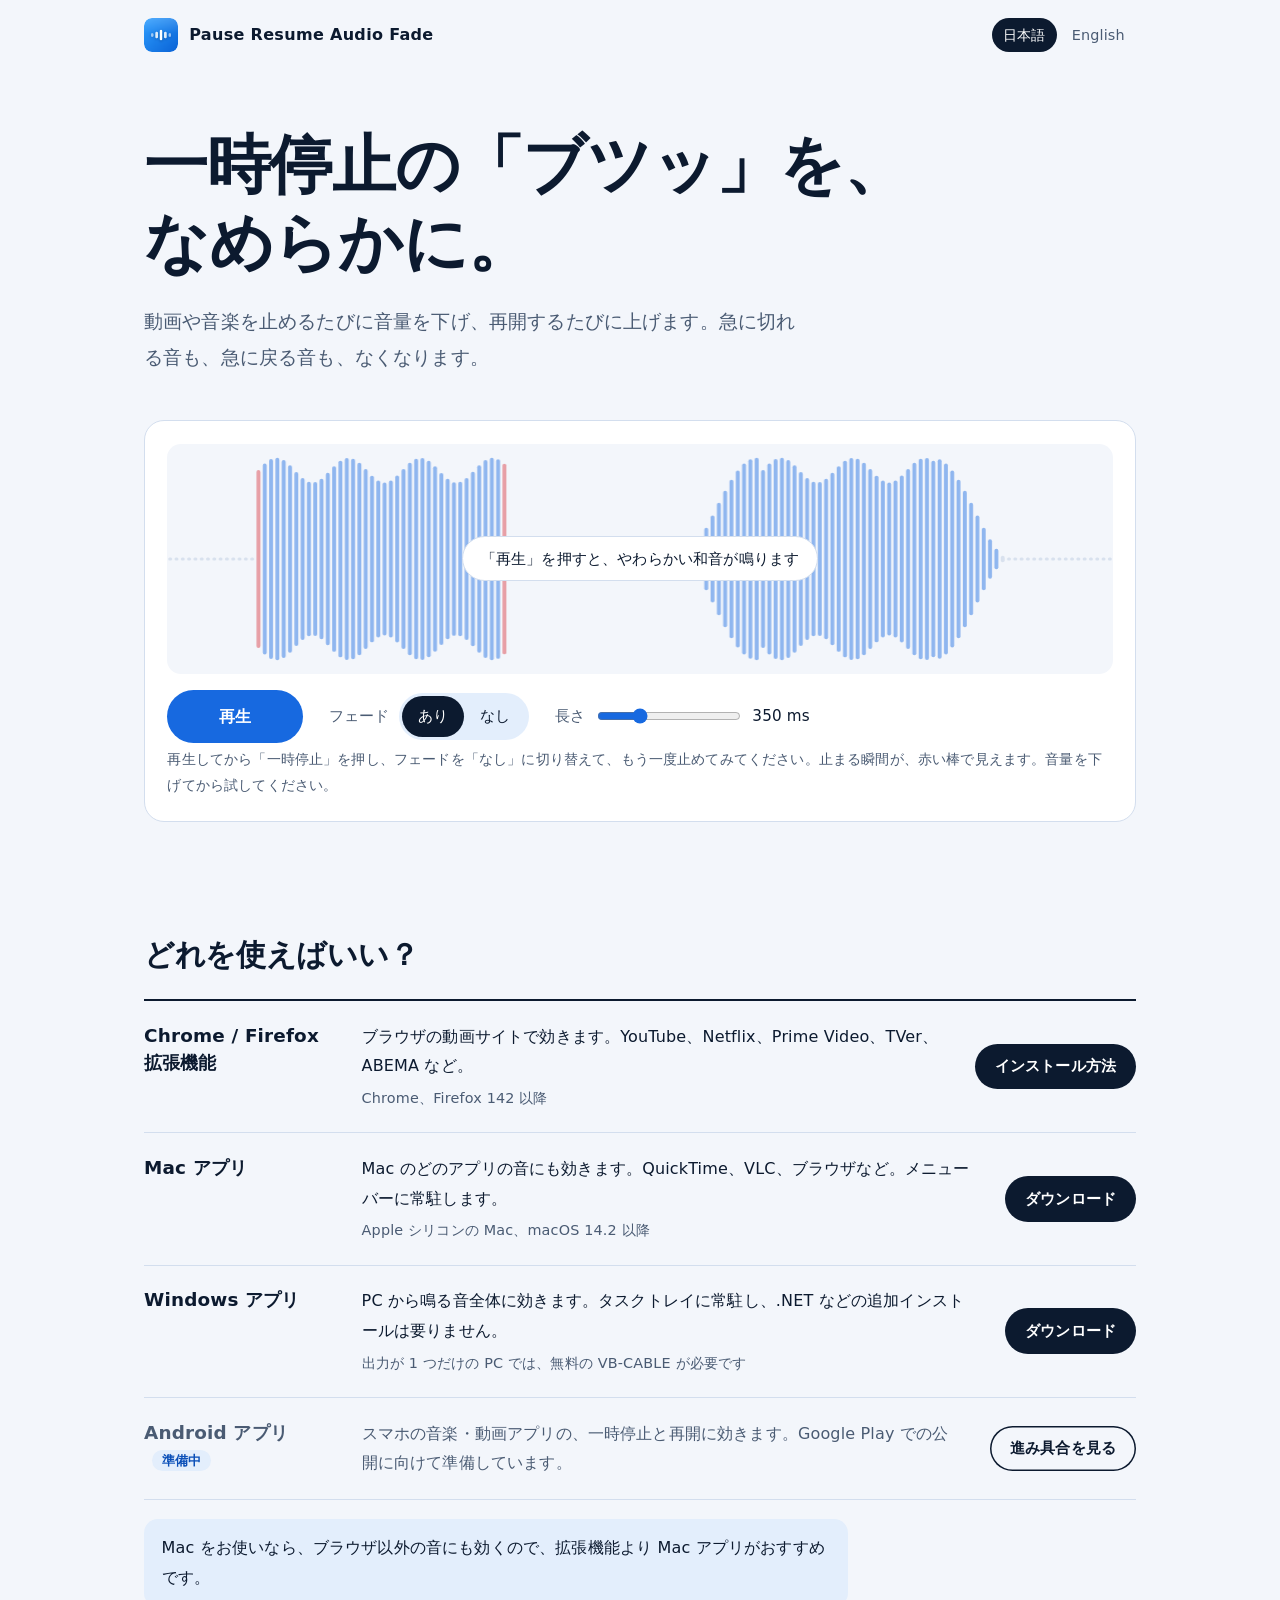
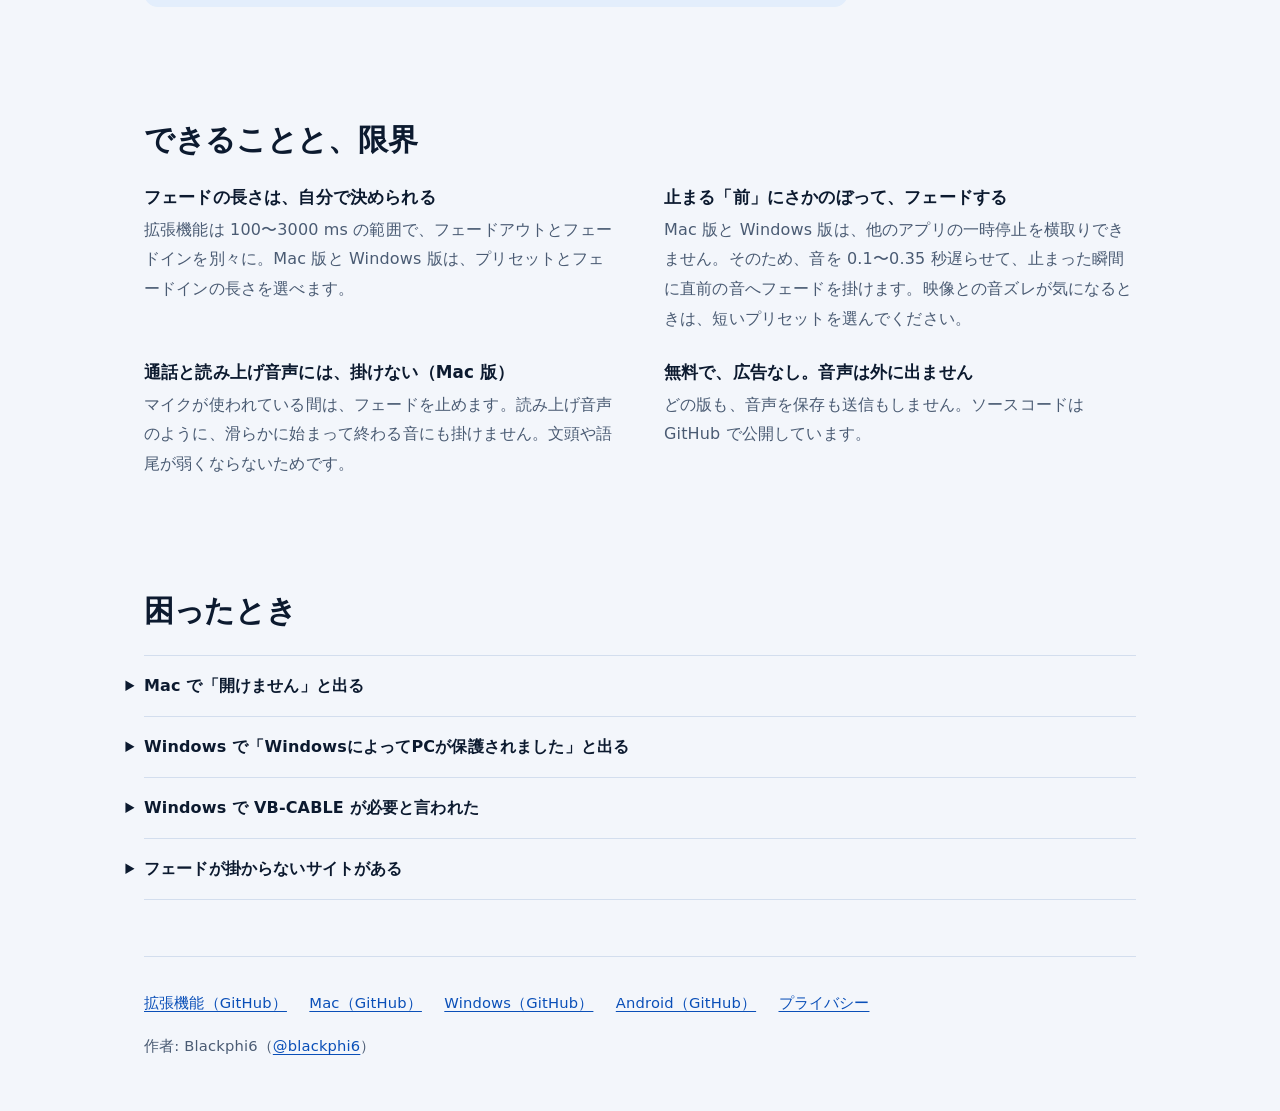
==== docs/index.html @ 6e6647d5 "feat: add a bilingual landing page for GitHub Pages Static Japanese and English pages with an in-pag" ====
<!doctype html>
<html lang="ja">
<head>
  <meta charset="utf-8">
  <meta name="viewport" content="width=device-width, initial-scale=1">
  <title>Pause Resume Audio Fade — 一時停止の「ブツッ」を、なめらかに</title>
  <meta name="description" content="動画や音楽を止める・再開するたびに、音量をなめらかに下げて上げる無料のアプリと拡張機能。Chrome・Firefox、Mac、Windows に対応。広告なし、音声は保存も送信もしません。">
  <link rel="icon" href="assets/icon-48.png">
  <link rel="canonical" href="https://blackphi6.github.io/pause-resume-audio-fade/">
  <link rel="alternate" hreflang="en" href="https://blackphi6.github.io/pause-resume-audio-fade/en/">
  <link rel="alternate" hreflang="ja" href="https://blackphi6.github.io/pause-resume-audio-fade/">
  <meta property="og:type" content="website">
  <meta property="og:title" content="Pause Resume Audio Fade — 一時停止の「ブツッ」を、なめらかに">
  <meta property="og:description" content="動画や音楽を止める・再開するたびに、音量をなめらかに下げて上げる無料のアプリと拡張機能。">
  <meta property="og:url" content="https://blackphi6.github.io/pause-resume-audio-fade/">
  <meta property="og:image" content="https://blackphi6.github.io/pause-resume-audio-fade/assets/ogp.png">
  <meta name="twitter:card" content="summary_large_image">
  <link rel="stylesheet" href="assets/site.css">
</head>
<body>
  <div class="wrap">
    <header class="top">
      <a class="brand" href="./"><img src="assets/icon-128.png" alt="" width="34" height="34">Pause Resume Audio Fade</a>
      <nav class="lang" aria-label="言語">
        <span aria-current="page">日本語</span>
        <a href="en/" hreflang="en" lang="en">English</a>
      </nav>
    </header>

    <main>
      <div class="hero">
        <h1>一時停止の「ブツッ」を、<br>なめらかに。</h1>
        <p class="lead">動画や音楽を止めるたびに音量を下げ、再開するたびに上げます。急に切れる音も、急に戻る音も、なくなります。</p>

        <div class="demo" id="demo" data-text='{"play":"再生","pause":"一時停止","withFade":"フェードあり（{ms} ms）","withoutFade":"フェードなし","paused":"{kind}で一時停止しました","resumed":"{kind}で再生しました"}'>
          <div class="stage">
            <canvas aria-hidden="true"></canvas>
            <p class="stage-note" data-note><span>「再生」を押すと、やわらかい和音が鳴ります</span></p>
          </div>
          <div class="controls">
            <button class="btn-main" type="button" data-play>再生</button>
            <div class="field" role="group" aria-label="フェード">
              <span>フェード</span>
              <div class="seg">
                <button type="button" data-fade="on" aria-pressed="true">あり</button>
                <button type="button" data-fade="off" aria-pressed="false">なし</button>
              </div>
            </div>
            <label class="field">
              <span>長さ</span>
              <input type="range" min="100" max="1000" step="50" value="350" data-length>
              <output data-length-out>350 ms</output>
            </label>
          </div>
          <p class="status" role="status" aria-live="polite" data-status></p>
          <p class="hint">再生してから「一時停止」を押し、フェードを「なし」に切り替えて、もう一度止めてみてください。止まる瞬間が、赤い棒で見えます。音量を下げてから試してください。</p>
        </div>
      </div>

      <section aria-labelledby="where">
        <h2 id="where">どれを使えばいい？</h2>
        <ul class="platforms">
          <li class="platform">
            <h3>Chrome / Firefox 拡張機能</h3>
            <p>ブラウザの動画サイトで効きます。YouTube、Netflix、Prime Video、TVer、ABEMA など。<span class="need">Chrome、Firefox 142 以降</span></p>
            <a class="btn go" href="https://github.com/Blackphi6/pause-resume-audio-fade#readme">インストール方法</a>
          </li>
          <li class="platform">
            <h3>Mac アプリ</h3>
            <p>Mac のどのアプリの音にも効きます。QuickTime、VLC、ブラウザなど。メニューバーに常駐します。<span class="need">Apple シリコンの Mac、macOS 14.2 以降</span></p>
            <a class="btn go" href="https://github.com/Blackphi6/pause-resume-audio-fade-mac/releases/latest">ダウンロード</a>
          </li>
          <li class="platform">
            <h3>Windows アプリ</h3>
            <p>PC から鳴る音全体に効きます。タスクトレイに常駐し、.NET などの追加インストールは要りません。<span class="need">出力が 1 つだけの PC では、無料の VB-CABLE が必要です</span></p>
            <a class="btn go" href="https://github.com/Blackphi6/pause-resume-audio-fade-windows/releases/latest">ダウンロード</a>
          </li>
          <li class="platform" data-state="soon">
            <h3>Android アプリ<span class="badge">準備中</span></h3>
            <p>スマホの音楽・動画アプリの、一時停止と再開に効きます。Google Play での公開に向けて準備しています。</p>
            <a class="btn go" href="https://github.com/Blackphi6/pause-resume-audio-fade-android">進み具合を見る</a>
          </li>
        </ul>
        <p class="recommend">Mac をお使いなら、ブラウザ以外の音にも効くので、拡張機能より Mac アプリがおすすめです。</p>
      </section>

      <section aria-labelledby="facts">
        <h2 id="facts">できることと、限界</h2>
        <div class="facts">
          <div>
            <h3>フェードの長さは、自分で決められる</h3>
            <p>拡張機能は 100〜3000 ms の範囲で、フェードアウトとフェードインを別々に。Mac 版と Windows 版は、プリセットとフェードインの長さを選べます。</p>
          </div>
          <div>
            <h3>止まる「前」にさかのぼって、フェードする</h3>
            <p>Mac 版と Windows 版は、他のアプリの一時停止を横取りできません。そのため、音を 0.1〜0.35 秒遅らせて、止まった瞬間に直前の音へフェードを掛けます。映像との音ズレが気になるときは、短いプリセットを選んでください。</p>
          </div>
          <div>
            <h3>通話と読み上げ音声には、掛けない（Mac 版）</h3>
            <p>マイクが使われている間は、フェードを止めます。読み上げ音声のように、滑らかに始まって終わる音にも掛けません。文頭や語尾が弱くならないためです。</p>
          </div>
          <div>
            <h3>無料で、広告なし。音声は外に出ません</h3>
            <p>どの版も、音声を保存も送信もしません。ソースコードは GitHub で公開しています。</p>
          </div>
        </div>
      </section>

      <section aria-labelledby="faq">
        <h2 id="faq">困ったとき</h2>
        <details>
          <summary>Mac で「開けません」と出る</summary>
          <p>個人開発で、Apple の公証を受けていないための表示です。アプリを右クリックして「開く」を選び、もう一度「開く」を押してください。初回だけです。</p>
        </details>
        <details>
          <summary>Windows で「WindowsによってPCが保護されました」と出る</summary>
          <p>署名していない exe のための表示です。「詳細情報」を押してから「実行」を押してください。</p>
        </details>
        <details>
          <summary>Windows で VB-CABLE が必要と言われた</summary>
          <p>元の音を鳴らさずに逃がすための「使っていない出力」が、1 つ必要です。スピーカーとヘッドホンなど、出力が 2 つ以上ある PC では、何も入れずに使えます。出力が 1 つだけの PC では、無料の仮想ケーブル VB-CABLE を入れてください。アプリの案内画面が手順を出します。</p>
        </details>
        <details>
          <summary>フェードが掛からないサイトがある</summary>
          <p>拡張機能は、対応サイトの一覧にあるサイトでだけ動きます。サイト側が音量の変更を受け付けない場合も、効きません。Mac 版と Windows 版は、サイトを選ばず、全体の音に効きます。</p>
        </details>
      </section>
    </main>

    <footer>
      <ul>
        <li><a href="https://github.com/Blackphi6/pause-resume-audio-fade">拡張機能（GitHub）</a></li>
        <li><a href="https://github.com/Blackphi6/pause-resume-audio-fade-mac">Mac（GitHub）</a></li>
        <li><a href="https://github.com/Blackphi6/pause-resume-audio-fade-windows">Windows（GitHub）</a></li>
        <li><a href="https://github.com/Blackphi6/pause-resume-audio-fade-android">Android（GitHub）</a></li>
        <li><a href="https://github.com/Blackphi6/pause-resume-audio-fade/blob/main/PRIVACY.md">プライバシー</a></li>
      </ul>
      <p>作者: Blackphi6（<a href="https://x.com/blackphi6">@blackphi6</a>）</p>
    </footer>
  </div>
  <script src="assets/demo.js" defer></script>
</body>
</html>
---- docs/assets/site.css ----
/* Pause Resume Audio Fade — LP
   色: 冷たい紙色の地に、アイコンの青を 1 色だけ。赤は「ブツッ」という切断を示すときだけ使う */
:root {
  --paper: #f3f6fb;
  --panel: #ffffff;
  --ink: #0c1a2f;
  --ink-soft: #4a5b73;
  --line: #d3deee;
  --blue: #1769e0;
  --blue-deep: #0a4fb8;
  --blue-wash: #e3eefc;
  --cut: #d9363e;
  --radius: 14px;
  --wrap: 62rem;
  --font: "Hiragino Sans", "Hiragino Kaku Gothic ProN", "BIZ UDPGothic", "Yu Gothic UI", "Yu Gothic", Meiryo, system-ui, sans-serif;
}

*, *::before, *::after { box-sizing: border-box; }
html { -webkit-text-size-adjust: 100%; scroll-behavior: smooth; }
body {
  margin: 0;
  background: var(--paper);
  color: var(--ink);
  font-family: var(--font);
  font-size: 1rem;
  line-height: 1.85;
  letter-spacing: 0.01em;
}
img { max-width: 100%; display: block; }
a { color: var(--blue-deep); text-underline-offset: 0.2em; }
a:hover { color: var(--blue); }
:focus-visible { outline: 3px solid var(--blue); outline-offset: 3px; border-radius: 4px; }

.wrap { width: min(100% - 2rem, var(--wrap)); margin-inline: auto; }

/* ヘッダー */
.top { display: flex; align-items: center; justify-content: space-between; gap: 1rem; padding-block: 1.1rem; }
.brand { display: flex; align-items: center; gap: 0.7rem; color: var(--ink); text-decoration: none; font-weight: 700; letter-spacing: 0.02em; }
.brand img { width: 34px; height: 34px; border-radius: 8px; }
.lang { display: flex; gap: 0.25rem; font-size: 0.9rem; }
.lang a, .lang span { padding: 0.25rem 0.7rem; border-radius: 999px; text-decoration: none; color: var(--ink-soft); white-space: nowrap; }
.lang [aria-current="page"] { background: var(--ink); color: #fff; }

/* ヒーロー */
.hero { padding-block: clamp(1.5rem, 5vw, 3.5rem) clamp(2rem, 5vw, 3.5rem); }
h1 {
  margin: 0;
  font-size: clamp(2.1rem, 6.2vw, 4rem);
  line-height: 1.22;
  font-weight: 800;
  letter-spacing: -0.02em;
  max-width: 16em;
}
.lead { margin: 1.4rem 0 0; max-width: 34em; font-size: clamp(1.02rem, 2vw, 1.2rem); color: var(--ink-soft); }

/* 聞き比べ */
.demo {
  margin-top: clamp(1.8rem, 4vw, 2.8rem);
  background: var(--panel);
  border: 1px solid var(--line);
  border-radius: calc(var(--radius) + 6px);
  padding: clamp(0.9rem, 2.5vw, 1.4rem);
}
.stage { position: relative; background: var(--paper); border-radius: var(--radius); overflow: hidden; }
.stage canvas { display: block; width: 100%; height: clamp(150px, 26vw, 230px); }
.stage-note {
  position: absolute; inset: 0; display: grid; place-items: center; padding: 1rem;
  text-align: center; font-size: 0.95rem; pointer-events: none;
}
.stage-note span { background: var(--panel); color: var(--ink); padding: 0.45rem 1.1rem; border-radius: 999px; border: 1px solid var(--line); }
.stage-note[hidden] { display: none; }
.controls { display: flex; flex-wrap: wrap; align-items: center; gap: 0.9rem 1.6rem; margin-top: 1rem; }
.btn-main {
  appearance: none; border: 0; cursor: pointer;
  background: var(--blue); color: #fff; font: inherit; font-weight: 700;
  min-width: 8.5rem; padding: 0.75rem 1.6rem; border-radius: 999px;
}
.btn-main:hover { background: var(--blue-deep); }
.field { display: flex; align-items: center; gap: 0.6rem; font-size: 0.95rem; }
.field > span { color: var(--ink-soft); }
.seg { display: inline-flex; background: var(--blue-wash); border-radius: 999px; padding: 3px; }
.seg button {
  appearance: none; border: 0; cursor: pointer; font: inherit; font-size: 0.95rem;
  padding: 0.4rem 1rem; border-radius: 999px; background: transparent; color: var(--ink);
}
.seg button[aria-pressed="true"] { background: var(--ink); color: #fff; }
.field input[type="range"] { width: 9rem; accent-color: var(--blue); }
.field output { min-width: 4.2em; font-variant-numeric: tabular-nums; }
.status { margin: 0.9rem 0 0; color: var(--ink); font-weight: 600; }
.status:empty { display: none; }
.hint { margin: 0.2rem 0 0; font-size: 0.88rem; color: var(--ink-soft); }

/* セクション共通 */
section { padding-block: clamp(2rem, 5vw, 3.5rem); }
h2 { margin: 0 0 1.4rem; font-size: clamp(1.4rem, 3.4vw, 1.9rem); line-height: 1.4; font-weight: 800; letter-spacing: -0.01em; }
.sub { margin: -0.6rem 0 1.4rem; color: var(--ink-soft); max-width: 40em; }

/* 使えるところ: 罫線で区切った行。入手できるものと準備中を、見た目で分ける */
.platforms { list-style: none; margin: 0; padding: 0; border-top: 2px solid var(--ink); }
.platform {
  display: grid; grid-template-columns: minmax(9rem, 12rem) 1fr auto; gap: 0.4rem 1.6rem; align-items: start;
  padding-block: 1.3rem; border-bottom: 1px solid var(--line);
}
.platform h3 { margin: 0; font-size: 1.15rem; line-height: 1.5; font-weight: 800; }
.platform p { margin: 0; }
.platform .need { display: block; margin-top: 0.25rem; font-size: 0.9rem; color: var(--ink-soft); }
.platform .go { align-self: center; }
.btn {
  display: inline-block; padding: 0.55rem 1.25rem; border-radius: 999px; text-decoration: none; white-space: nowrap;
  background: var(--ink); color: #fff; font-weight: 700; font-size: 0.95rem;
}
.btn:hover { background: var(--blue-deep); color: #fff; }
.platform[data-state="soon"] h3, .platform[data-state="soon"] p { color: var(--ink-soft); }
.platform[data-state="soon"] .btn { background: transparent; color: var(--ink); box-shadow: inset 0 0 0 1.5px var(--ink); }
.platform[data-state="soon"] .btn:hover { background: var(--blue-wash); color: var(--ink); }
.badge { display: inline-block; margin-left: 0.5rem; padding: 0.05rem 0.6rem; border-radius: 999px; background: var(--blue-wash); color: var(--blue-deep); font-size: 0.8rem; font-weight: 700; vertical-align: 0.1em; }
.recommend { margin: 1.2rem 0 0; padding: 0.9rem 1.1rem; background: var(--blue-wash); border-radius: var(--radius); max-width: 44em; }

/* できることと、限界 */
.facts { display: grid; gap: 1.6rem 3rem; grid-template-columns: repeat(2, minmax(0, 1fr)); }
.facts h3 { margin: 0 0 0.3rem; font-size: 1.05rem; line-height: 1.55; font-weight: 800; }
.facts p { margin: 0; color: var(--ink-soft); max-width: 30em; }

/* よくある質問 */
details { border-top: 1px solid var(--line); padding-block: 0.95rem; }
details:last-of-type { border-bottom: 1px solid var(--line); }
summary { cursor: pointer; font-weight: 700; list-style-position: outside; }
details p { margin: 0.6rem 0 0; color: var(--ink-soft); max-width: 44em; }

/* フッター */
footer { padding-block: 2rem 3.2rem; border-top: 1px solid var(--line); color: var(--ink-soft); font-size: 0.92rem; }
footer ul { list-style: none; margin: 0 0 1rem; padding: 0; display: flex; flex-wrap: wrap; gap: 0.4rem 1.4rem; }
footer p { margin: 0; }

@media (max-width: 52rem) {
  .platform { grid-template-columns: 1fr; }
  .platform .go { align-self: start; margin-top: 0.5rem; }
  .facts { grid-template-columns: 1fr; }
}
@media (prefers-reduced-motion: reduce) {
  html { scroll-behavior: auto; }
}
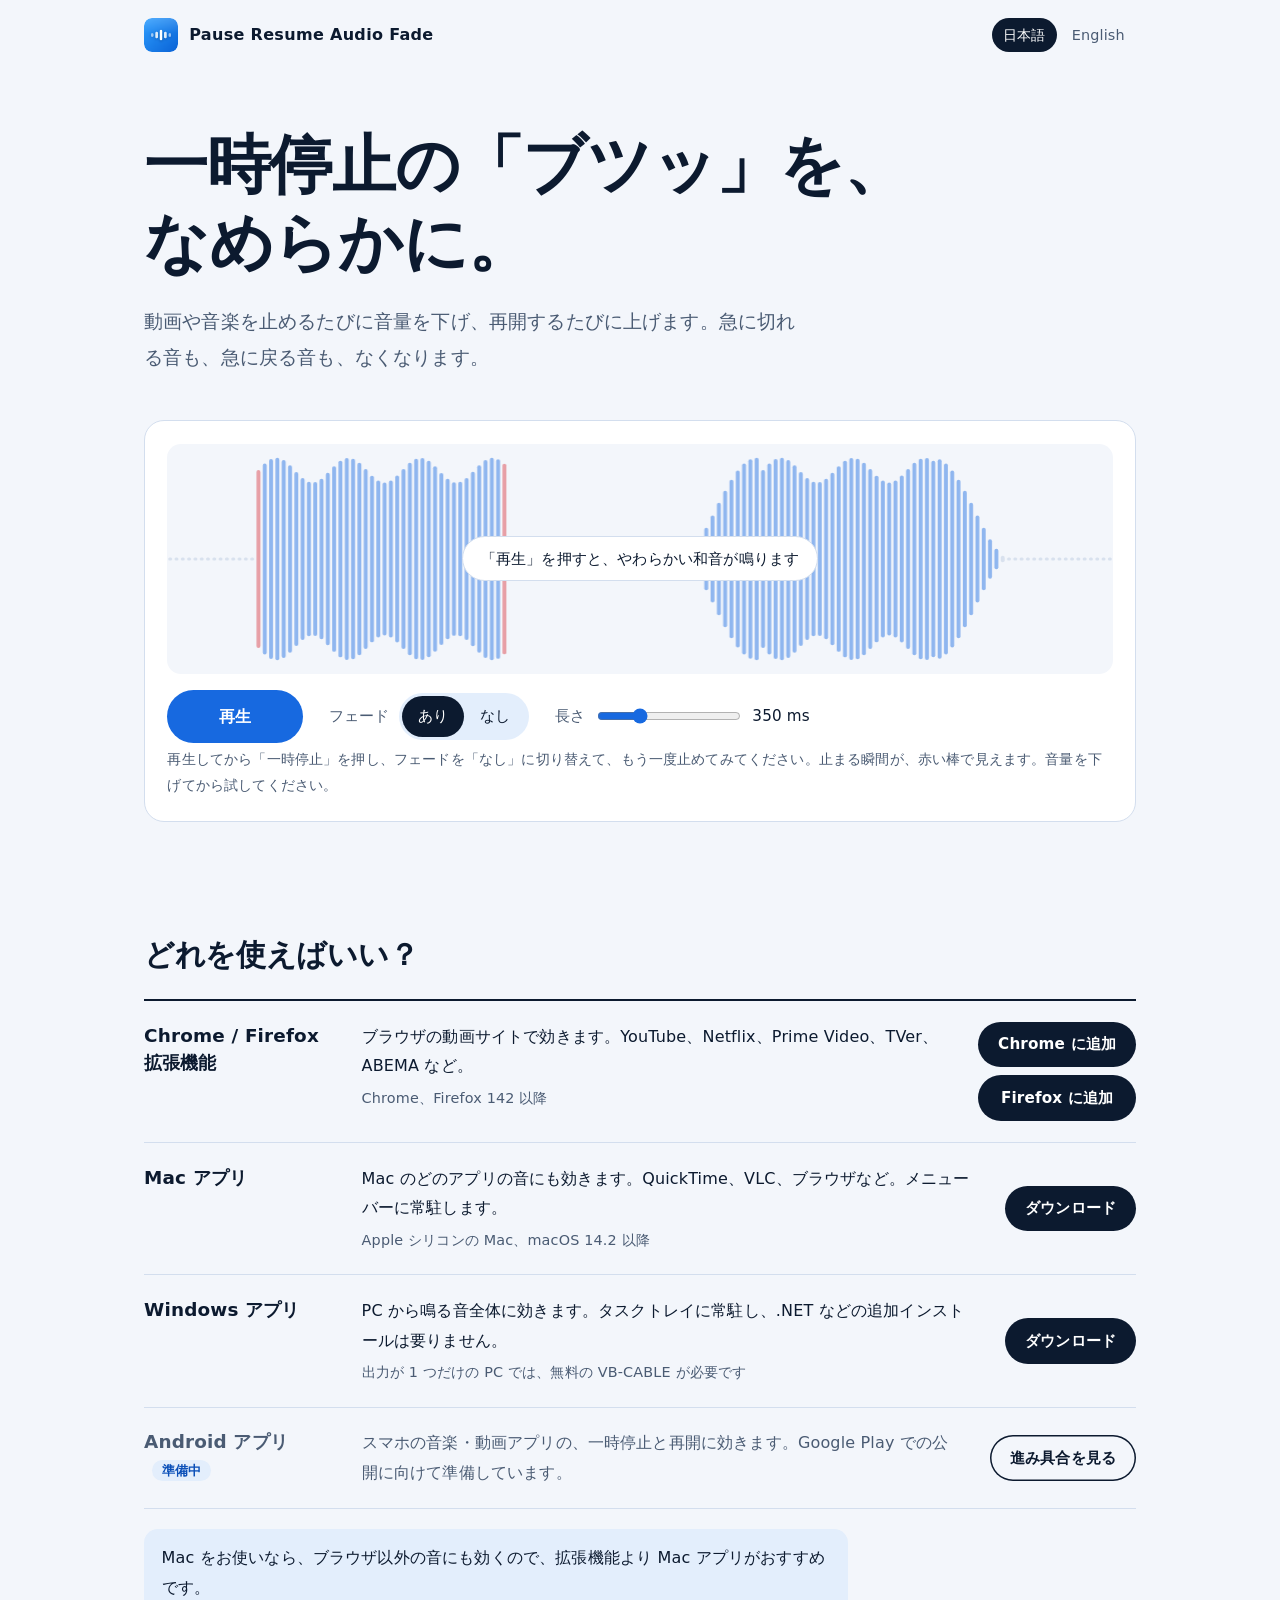
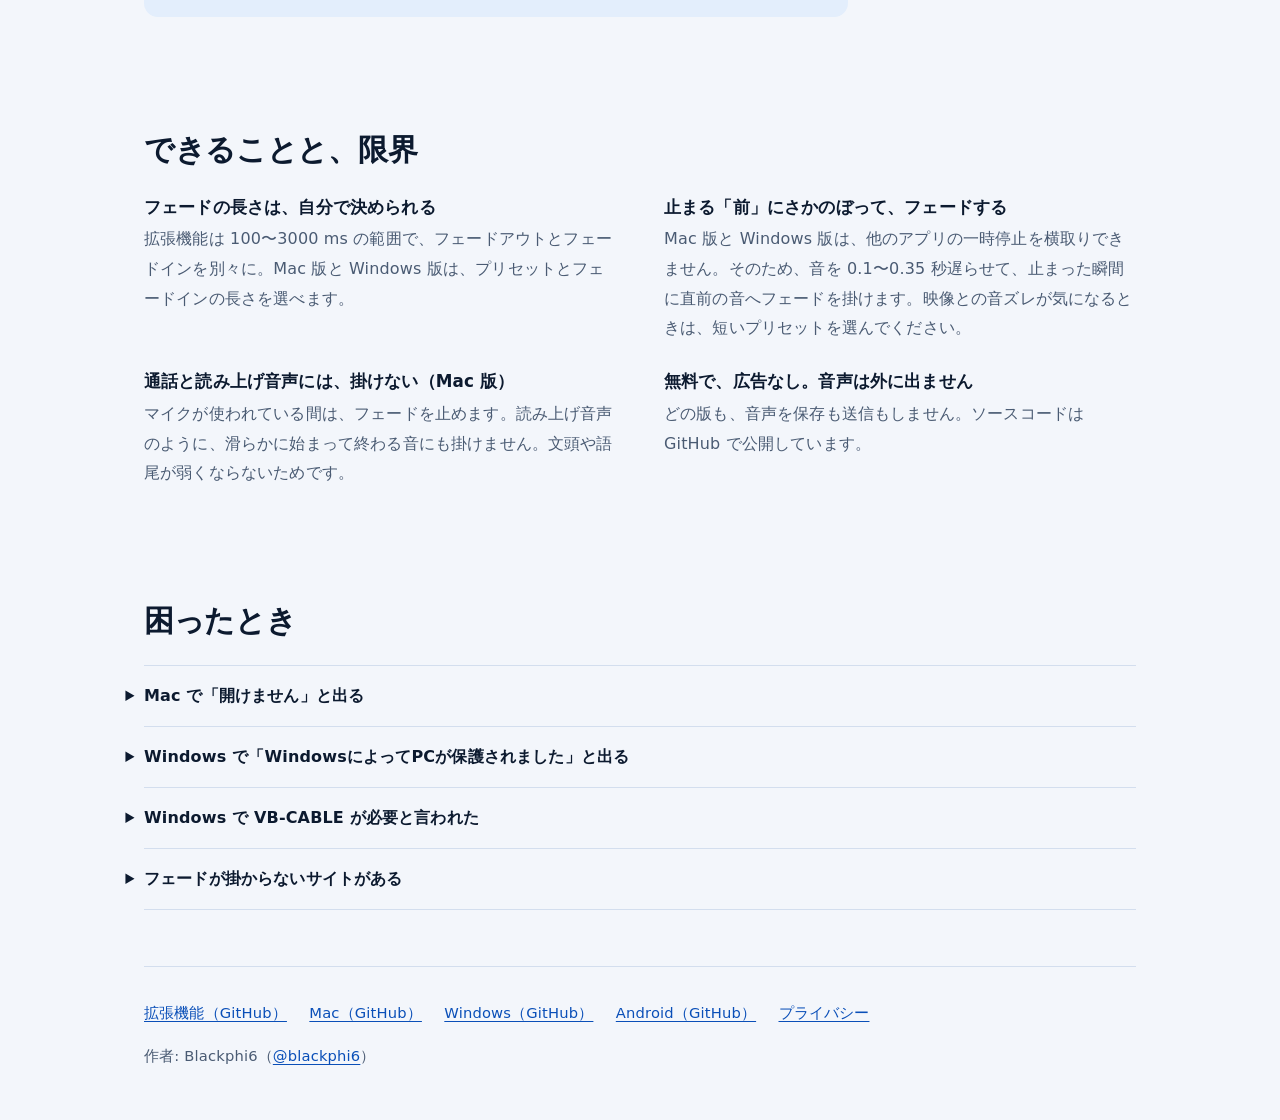
==== commit 4d2e94e4: "docs: link the Chrome Web Store and Firefox Add-ons listings" ====
--- a/docs/index.html
+++ b/docs/index.html
@@ -63,7 +63,10 @@
           <li class="platform">
             <h3>Chrome / Firefox 拡張機能</h3>
             <p>ブラウザの動画サイトで効きます。YouTube、Netflix、Prime Video、TVer、ABEMA など。<span class="need">Chrome、Firefox 142 以降</span></p>
-            <a class="btn go" href="https://github.com/Blackphi6/pause-resume-audio-fade#readme">インストール方法</a>
+            <div class="go go-stack">
+              <a class="btn" href="https://chromewebstore.google.com/detail/gjhfknoipimhbeneencjmijaooccehef">Chrome に追加</a>
+              <a class="btn" href="https://addons.mozilla.org/ja/firefox/addon/pause-resume-audio-fade/">Firefox に追加</a>
+            </div>
           </li>
           <li class="platform">
             <h3>Mac アプリ</h3>
--- a/docs/assets/site.css
+++ b/docs/assets/site.css
@@ -105,6 +105,8 @@
 .platform p { margin: 0; }
 .platform .need { display: block; margin-top: 0.25rem; font-size: 0.9rem; color: var(--ink-soft); }
 .platform .go { align-self: center; }
+.go-stack { display: flex; flex-direction: column; gap: 0.5rem; }
+.go-stack .btn { text-align: center; }
 .btn {
   display: inline-block; padding: 0.55rem 1.25rem; border-radius: 999px; text-decoration: none; white-space: nowrap;
   background: var(--ink); color: #fff; font-weight: 700; font-size: 0.95rem;
@@ -135,6 +137,7 @@
 @media (max-width: 52rem) {
   .platform { grid-template-columns: 1fr; }
   .platform .go { align-self: start; margin-top: 0.5rem; }
+  .go-stack { flex-direction: row; flex-wrap: wrap; }
   .facts { grid-template-columns: 1fr; }
 }
 @media (prefers-reduced-motion: reduce) {
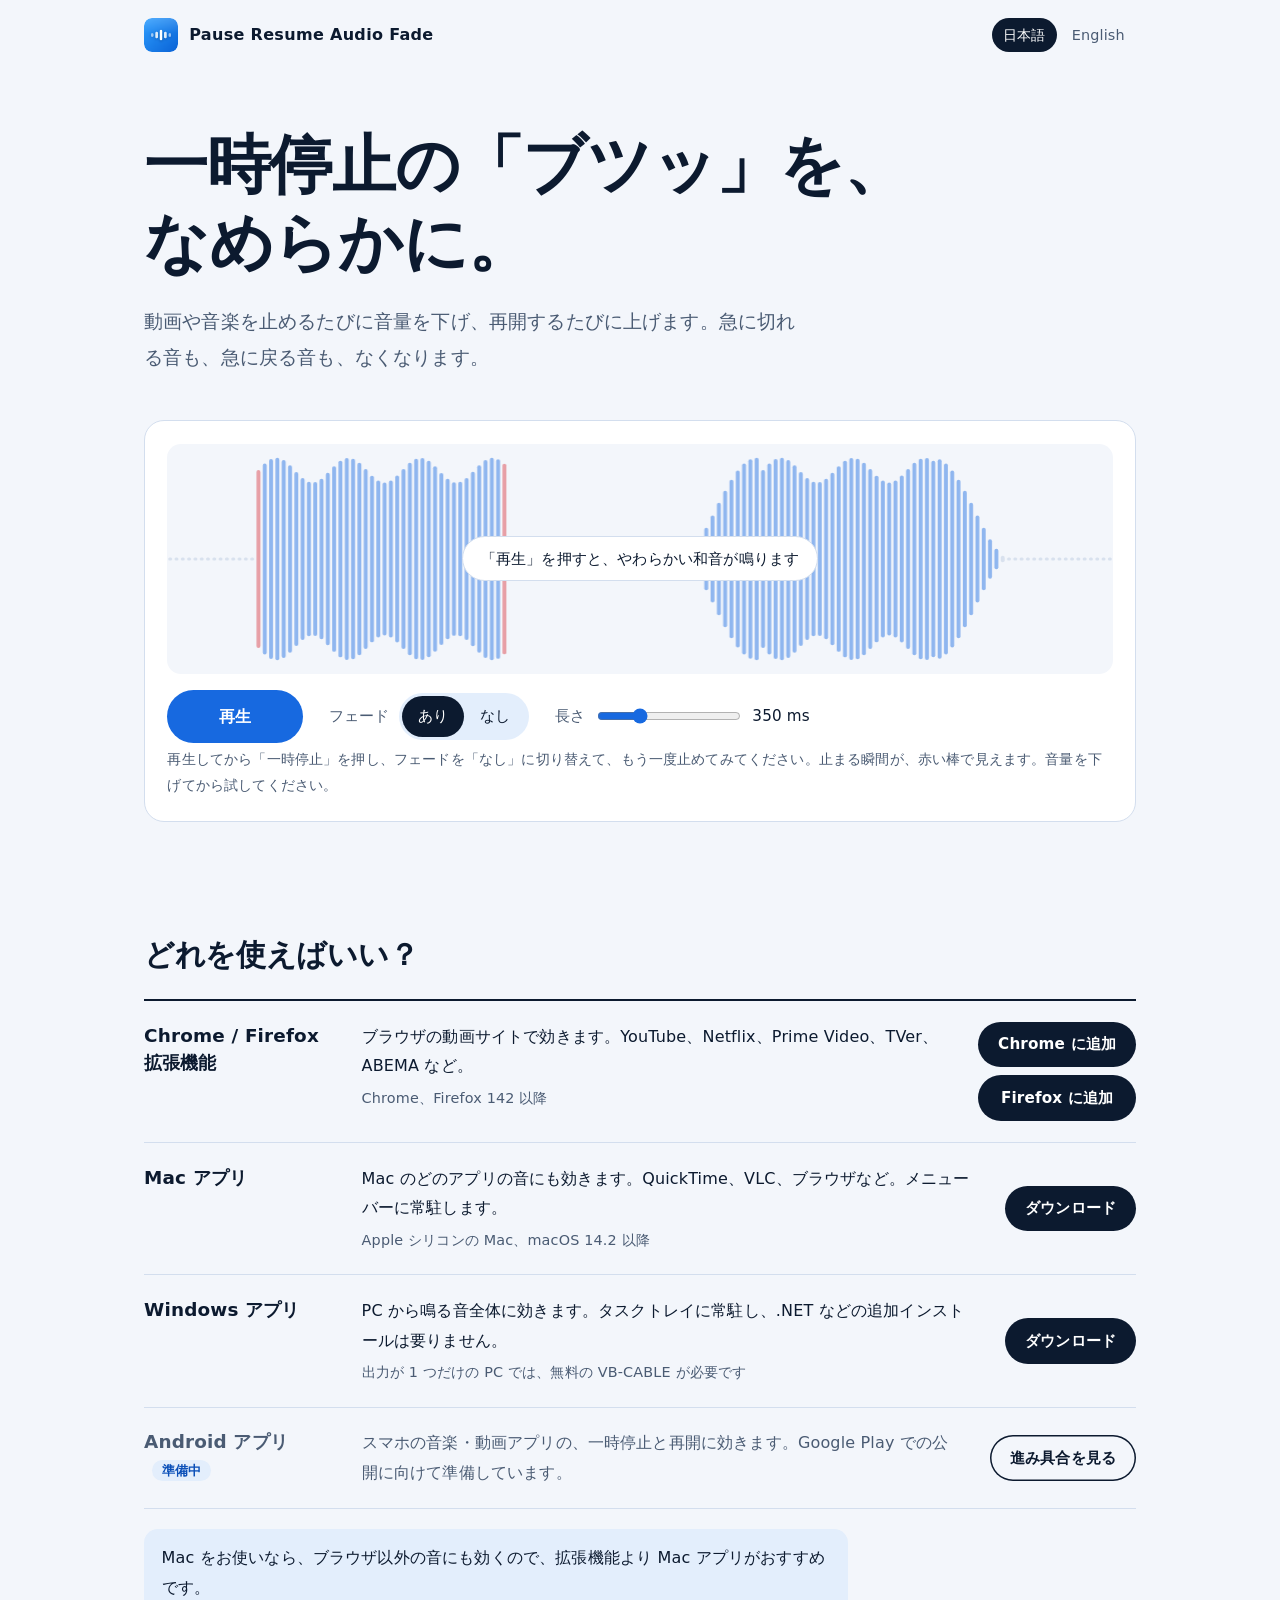
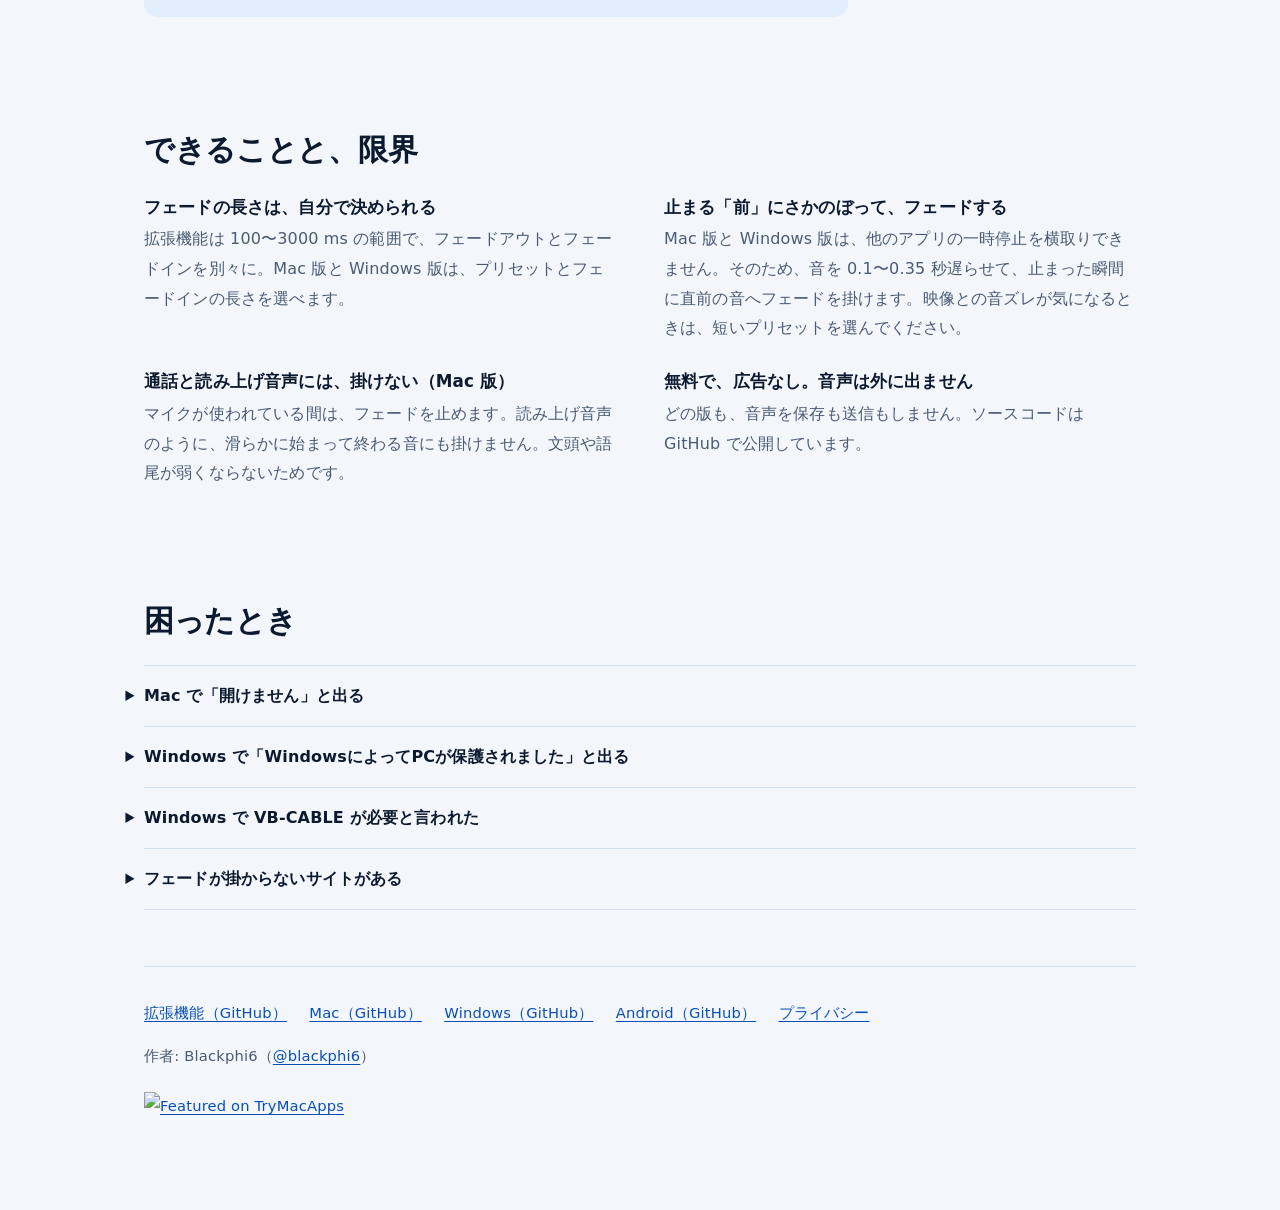
==== commit 0d9dc97e: "docs: add the TryMacApps badge to the landing page footer" ====
--- a/docs/index.html
+++ b/docs/index.html
@@ -139,6 +139,11 @@
         <li><a href="https://github.com/Blackphi6/pause-resume-audio-fade/blob/main/PRIVACY.md">プライバシー</a></li>
       </ul>
       <p>作者: Blackphi6（<a href="https://x.com/blackphi6">@blackphi6</a>）</p>
+      <p class="featured">
+        <a href="https://www.trymacapps.com" target="_blank" rel="noopener">
+          <img src="https://www.trymacapps.com/badge.png" alt="Featured on TryMacApps" width="200" height="67">
+        </a>
+      </p>
     </footer>
   </div>
   <script src="assets/demo.js" defer></script>
--- a/docs/assets/site.css
+++ b/docs/assets/site.css
@@ -133,6 +133,8 @@
 footer { padding-block: 2rem 3.2rem; border-top: 1px solid var(--line); color: var(--ink-soft); font-size: 0.92rem; }
 footer ul { list-style: none; margin: 0 0 1rem; padding: 0; display: flex; flex-wrap: wrap; gap: 0.4rem 1.4rem; }
 footer p { margin: 0; }
+footer .featured { margin-top: 1.4rem; }
+footer .featured img { width: 200px; height: auto; }
 
 @media (max-width: 52rem) {
   .platform { grid-template-columns: 1fr; }
